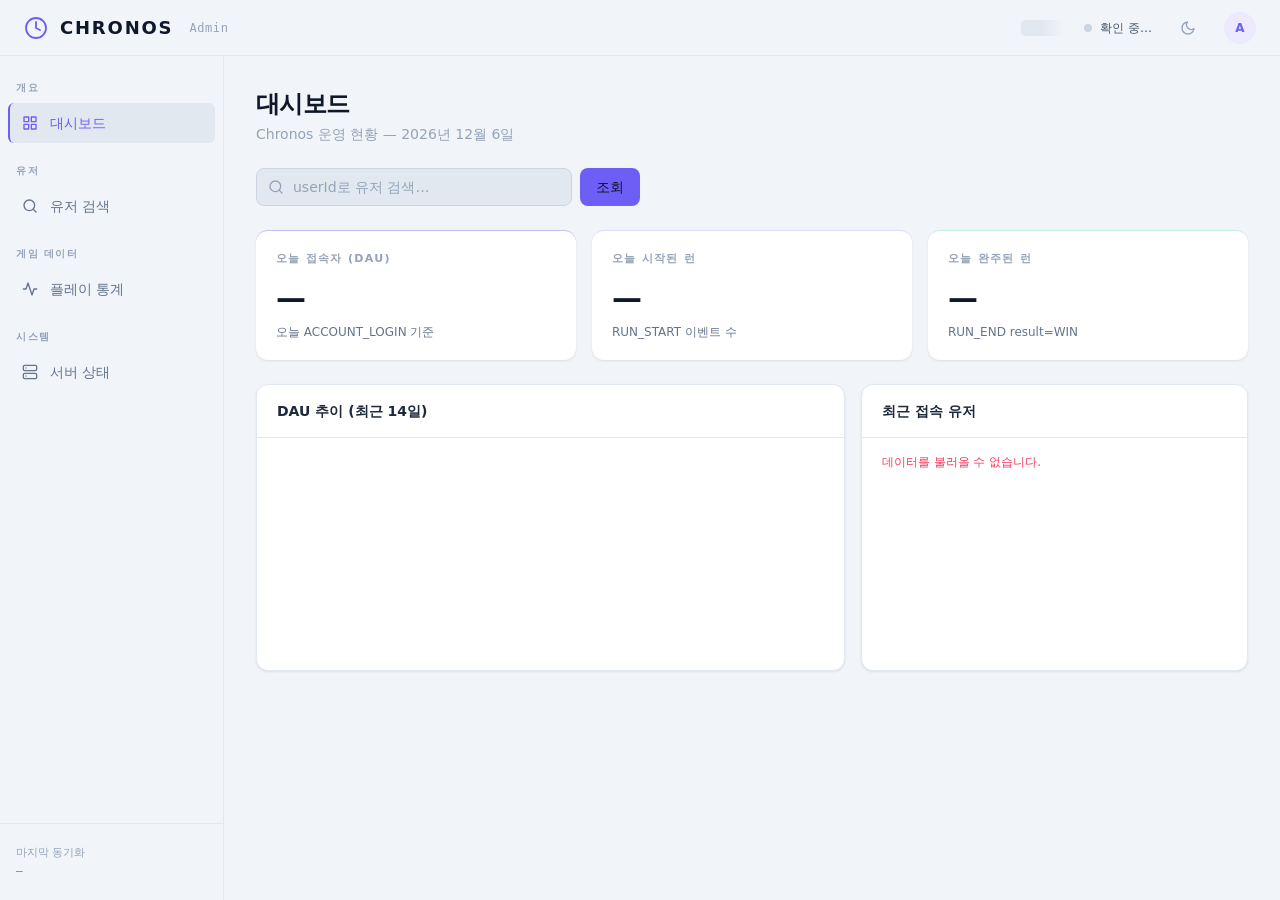
==== admin-web/index.html @ 49f819fc "chore: 프로젝트 구조 정리 및 초기 커밋" ====
<!DOCTYPE html>
<html lang="ko">
<head>
  <meta charset="UTF-8" />
  <meta name="viewport" content="width=device-width, initial-scale=1.0" />
  <title>CHRONOS — Admin</title>
  <!-- 오프라인(전시장) 대응: CDN 대신 vendor/ 로컬 번들을 쓴다. 인터넷 없이도 동작. -->
  <script src="vendor/tailwind.js"></script>
  <script src="vendor/chart.umd.min.js"></script>
  <script>
    (function () {
      const saved   = localStorage.getItem('chronos-theme');
      const sysDark = window.matchMedia('(prefers-color-scheme: dark)').matches;
      if ((saved ?? (sysDark ? 'dark' : 'light')) === 'light') {
        document.documentElement.classList.add('light');
      }
    }());
  </script>
  <script>
    tailwind.config = {
      theme: {
        extend: {
          fontFamily: {
            sans: ['"Inter"', 'system-ui', 'sans-serif'],
            mono: ['"JetBrains Mono"', 'monospace'],
          },
          colors: {
            surface: {
              900: 'rgb(var(--surface-900) / <alpha-value>)',
              800: 'rgb(var(--surface-800) / <alpha-value>)',
              700: 'rgb(var(--surface-700) / <alpha-value>)',
              600: 'rgb(var(--surface-600) / <alpha-value>)',
            },
            accent: {
              DEFAULT: 'rgb(var(--accent) / <alpha-value>)',
              dim:     'rgb(var(--accent-dim) / <alpha-value>)',
            },
            muted: 'rgb(var(--muted) / <alpha-value>)',
          },
        },
      },
    }
  </script>
  <!--
    구글 폰트 제거(오프라인). 인터넷이 없으면 어차피 못 받아오고, 받아오려다
    렌더링만 수십 초 블로킹된다. 위 tailwind.config의 system-ui / monospace
    폴백으로 대체 — Windows에선 Segoe UI / Consolas로 잡힌다.
    전시 후 폰트를 그대로 살리고 싶으면 woff2를 vendor/에 받아 @font-face로 선언할 것.
  -->
  <style>
    :root {
      --surface-900: 13 15 20;
      --surface-800: 19 22 30;
      --surface-700: 26 30 41;
      --surface-600: 34 39 55;
      --accent:      124 110 245;
      --accent-dim:  78 70 122;
      --muted:       74 80 104;
    }
    html.light {
      --surface-900: 241 245 249;
      --surface-800: 255 255 255;
      --surface-700: 226 232 240;
      --surface-600: 203 213 225;
      --accent:      109 95 245;
      --accent-dim:  237 233 255;
      --muted:       148 163 184;
    }
    body { background-color: rgb(var(--surface-900)); }
    ::-webkit-scrollbar { width: 4px; }
    ::-webkit-scrollbar-track { background: transparent; }
    ::-webkit-scrollbar-thumb { background: #2a2f45; border-radius: 9999px; }
    html.light ::-webkit-scrollbar-thumb { background: #cbd5e1; }

    .nav-item.active {
      background-color: rgb(var(--surface-700));
      color: #c4bdff;
      border-left-color: rgb(var(--accent));
    }
    .nav-item.active .nav-icon { color: rgb(var(--accent)); }
    .nav-item:not(.active):hover {
      background-color: rgb(var(--surface-800));
      color: #9198b4;
    }
    html.light body            { color: #334155; }
    html.light .text-white     { color: #0f172a; }
    html.light .text-slate-200 { color: #1e293b; }
    html.light .text-slate-300 { color: #334155; }
    html.light .text-slate-400 { color: #475569; }
    html.light .text-slate-500 { color: #64748b; }
    html.light .nav-item.active            { color: rgb(var(--accent)); }
    html.light .nav-item:not(.active):hover { color: #475569; }
    html.light .bg-surface-800 {
      box-shadow: 0 1px 3px 0 rgb(0 0 0 / 0.08), 0 1px 2px -1px rgb(0 0 0 / 0.06);
    }
    .metric-card { border-top: 1px solid; }
    .skeleton {
      display: inline-block;
      background: linear-gradient(90deg, #1a1e29 25%, #222737 50%, #1a1e29 75%);
      background-size: 200% 100%;
      animation: shimmer 1.4s infinite;
      border-radius: 4px;
      color: transparent !important;
      user-select: none;
    }
    html.light .skeleton {
      background: linear-gradient(90deg, #e2e8f0 25%, #f1f5f9 50%, #e2e8f0 75%);
      background-size: 200% 100%;
    }
    @keyframes shimmer {
      0%   { background-position: 200% 0; }
      100% { background-position: -200% 0; }
    }
    /* 기간 필터 버튼 */
    .period-btn { transition: all 0.15s; }
    .period-btn.active {
      background-color: rgb(var(--accent));
      color: #fff;
    }
    .period-btn:not(.active) {
      background-color: rgb(var(--surface-700));
      color: rgb(var(--muted));
    }
    .period-btn:not(.active):hover { color: #9198b4; }
    /* 이벤트 타입 배지 */
    .badge { display: inline-block; padding: 1px 7px; border-radius: 9999px; font-size: 10px; font-weight: 600; font-family: 'JetBrains Mono', monospace; white-space: nowrap; }
  </style>
</head>
<body class="font-sans text-slate-300 min-h-screen flex flex-col">

  <!-- ───────────── TOP BAR ───────────── -->
  <header class="fixed top-0 left-0 right-0 z-50 h-14 flex items-center px-6
                 border-b border-surface-700 bg-surface-900/90 backdrop-blur-sm">
    <div class="flex items-center gap-3">
      <svg class="w-6 h-6 text-accent flex-shrink-0" viewBox="0 0 24 24" fill="none" stroke="currentColor" stroke-width="1.8" stroke-linecap="round" stroke-linejoin="round">
        <circle cx="12" cy="12" r="10"/>
        <polyline points="12 6 12 12 16 14"/>
      </svg>
      <span class="text-lg font-semibold tracking-widest text-white uppercase">Chronos</span>
      <span class="text-xs font-mono text-muted ml-1 tracking-wider">Admin</span>
    </div>
    <div class="ml-auto flex items-center gap-5">
      <span id="server-version" class="text-xs font-mono text-muted skeleton">v0.0.0</span>
      <div class="flex items-center gap-2">
        <div id="server-status-dot" class="w-2 h-2 rounded-full bg-surface-600"></div>
        <span id="server-status-text" class="text-xs text-slate-400">확인 중…</span>
      </div>
      <button onclick="toggleTheme()" title="테마 전환"
              class="w-8 h-8 flex items-center justify-center rounded-md text-muted hover:text-slate-300 hover:bg-surface-700 transition-colors">
        <svg id="theme-icon-sun" class="w-4 h-4" viewBox="0 0 24 24" fill="none" stroke="currentColor" stroke-width="2" stroke-linecap="round" stroke-linejoin="round">
          <circle cx="12" cy="12" r="4"/>
          <path d="M12 2v2M12 20v2M4.93 4.93l1.41 1.41M17.66 17.66l1.41 1.41M2 12h2M20 12h2M4.93 19.07l1.41-1.41M17.66 6.34l1.41-1.41"/>
        </svg>
        <svg id="theme-icon-moon" class="w-4 h-4 hidden" viewBox="0 0 24 24" fill="none" stroke="currentColor" stroke-width="2" stroke-linecap="round" stroke-linejoin="round">
          <path d="M21 12.79A9 9 0 1 1 11.21 3 7 7 0 0 0 21 12.79z"/>
        </svg>
      </button>
      <div class="w-8 h-8 rounded-full bg-accent-dim flex items-center justify-center text-xs font-semibold text-accent">A</div>
    </div>
  </header>

  <div class="flex flex-1 pt-14">

    <!-- ───────────── SIDEBAR ───────────── -->
    <aside class="fixed top-14 left-0 bottom-0 w-56 flex flex-col
                  border-r border-surface-700 bg-surface-900 overflow-y-auto">

      <div class="px-4 pt-6 pb-2">
        <p class="text-[10px] font-semibold tracking-[0.15em] uppercase text-muted">개요</p>
      </div>
      <nav class="flex flex-col gap-0.5 px-2">
        <a href="#" data-page="dashboard"
           class="nav-item active flex items-center gap-3 px-3 py-2.5 rounded-md text-sm font-medium transition-colors border-l-2 border-transparent">
          <svg class="nav-icon w-4 h-4" viewBox="0 0 24 24" fill="none" stroke="currentColor" stroke-width="2" stroke-linecap="round" stroke-linejoin="round">
            <rect x="3" y="3" width="7" height="7"/><rect x="14" y="3" width="7" height="7"/>
            <rect x="3" y="14" width="7" height="7"/><rect x="14" y="14" width="7" height="7"/>
          </svg>
          대시보드
        </a>
      </nav>

      <div class="px-4 pt-5 pb-2">
        <p class="text-[10px] font-semibold tracking-[0.15em] uppercase text-muted">유저</p>
      </div>
      <nav class="flex flex-col gap-0.5 px-2">
        <a href="#" data-page="user-search"
           class="nav-item flex items-center gap-3 px-3 py-2.5 rounded-md text-sm font-medium text-slate-500 transition-colors border-l-2 border-transparent">
          <svg class="nav-icon w-4 h-4" viewBox="0 0 24 24" fill="none" stroke="currentColor" stroke-width="2" stroke-linecap="round" stroke-linejoin="round">
            <circle cx="11" cy="11" r="8"/><line x1="21" y1="21" x2="16.65" y2="16.65"/>
          </svg>
          유저 검색
        </a>
      </nav>

      <div class="px-4 pt-5 pb-2">
        <p class="text-[10px] font-semibold tracking-[0.15em] uppercase text-muted">게임 데이터</p>
      </div>
      <nav class="flex flex-col gap-0.5 px-2">
        <a href="#" data-page="play-stats"
           class="nav-item flex items-center gap-3 px-3 py-2.5 rounded-md text-sm font-medium text-slate-500 transition-colors border-l-2 border-transparent">
          <svg class="nav-icon w-4 h-4" viewBox="0 0 24 24" fill="none" stroke="currentColor" stroke-width="2" stroke-linecap="round" stroke-linejoin="round">
            <polyline points="22 12 18 12 15 21 9 3 6 12 2 12"/>
          </svg>
          플레이 통계
        </a>
      </nav>

      <div class="px-4 pt-5 pb-2">
        <p class="text-[10px] font-semibold tracking-[0.15em] uppercase text-muted">시스템</p>
      </div>
      <nav class="flex flex-col gap-0.5 px-2">
        <a href="#" data-page="server-status"
           class="nav-item flex items-center gap-3 px-3 py-2.5 rounded-md text-sm font-medium text-slate-500 transition-colors border-l-2 border-transparent">
          <svg class="nav-icon w-4 h-4" viewBox="0 0 24 24" fill="none" stroke="currentColor" stroke-width="2" stroke-linecap="round" stroke-linejoin="round">
            <rect x="2" y="2" width="20" height="8" rx="2" ry="2"/>
            <rect x="2" y="14" width="20" height="8" rx="2" ry="2"/>
            <line x1="6" y1="6" x2="6.01" y2="6"/>
            <line x1="6" y1="18" x2="6.01" y2="18"/>
          </svg>
          서버 상태
        </a>
      </nav>

      <div class="mt-auto px-4 py-5 border-t border-surface-700">
        <p class="text-[11px] text-muted leading-relaxed">
          마지막 동기화<br/>
          <span id="last-sync-time" class="font-mono text-slate-500">—</span>
        </p>
      </div>
    </aside>

    <!-- ───────────── MAIN CONTENT ───────────── -->
    <main class="ml-56 flex-1 px-8 py-8 overflow-y-auto">

      <!-- ════════════════════════════════
           PAGE: 대시보드
           ════════════════════════════════ -->
      <div id="page-dashboard">
        <div class="mb-6">
          <h1 class="text-2xl font-semibold tracking-tight text-white">대시보드</h1>
          <p class="mt-1 text-sm text-muted" id="dashboard-date">Chronos 운영 현황</p>
        </div>

        <!-- 유저 검색바 -->
        <div class="mb-6">
          <form id="search-form" class="flex gap-2 max-w-sm">
            <div class="flex-1 relative">
              <svg class="absolute left-3 top-1/2 -translate-y-1/2 w-4 h-4 text-muted pointer-events-none"
                   viewBox="0 0 24 24" fill="none" stroke="currentColor" stroke-width="2" stroke-linecap="round" stroke-linejoin="round">
                <circle cx="11" cy="11" r="8"/><line x1="21" y1="21" x2="16.65" y2="16.65"/>
              </svg>
              <input id="search-input" type="text" placeholder="userId로 유저 검색…" autocomplete="off"
                     class="w-full pl-9 pr-4 py-2 rounded-lg text-sm bg-surface-700 border border-surface-600
                            text-slate-200 placeholder-muted focus:outline-none focus:border-accent focus:ring-1 focus:ring-accent/40 transition-colors" />
            </div>
            <button type="submit"
                    class="px-4 py-2 rounded-lg text-sm font-medium bg-accent text-white hover:bg-accent/80 transition-colors">
              조회
            </button>
          </form>
        </div>

        <!-- KPI 카드 3개 -->
        <div class="grid grid-cols-1 sm:grid-cols-3 gap-4 mb-6">
          <div class="metric-card border-accent/40 bg-surface-800 rounded-xl p-5">
            <p class="text-[11px] font-semibold tracking-[0.12em] uppercase text-muted mb-3">오늘 접속자 (DAU)</p>
            <p id="kpi-dau" class="text-3xl font-bold text-white tracking-tight skeleton">000</p>
            <p class="mt-2 text-xs text-slate-500">오늘 ACCOUNT_LOGIN 기준</p>
          </div>
          <div class="metric-card border-violet-400/30 bg-surface-800 rounded-xl p-5">
            <p class="text-[11px] font-semibold tracking-[0.12em] uppercase text-muted mb-3">오늘 시작된 런</p>
            <p id="kpi-runs-started" class="text-3xl font-bold text-white tracking-tight skeleton">000</p>
            <p class="mt-2 text-xs text-slate-500">RUN_START 이벤트 수</p>
          </div>
          <div class="metric-card border-emerald-400/30 bg-surface-800 rounded-xl p-5">
            <p class="text-[11px] font-semibold tracking-[0.12em] uppercase text-muted mb-3">오늘 완주된 런</p>
            <p id="kpi-runs-cleared" class="text-3xl font-bold text-white tracking-tight skeleton">000</p>
            <p class="mt-2 text-xs text-slate-500">RUN_END result=WIN</p>
          </div>
        </div>

        <!-- DAU 차트 + 최근 유저 -->
        <div class="grid grid-cols-1 lg:grid-cols-5 gap-4">

          <!-- DAU 14일 라인 차트 -->
          <div class="lg:col-span-3 bg-surface-800 rounded-xl border border-surface-700">
            <div class="px-5 py-4 border-b border-surface-700 flex items-center justify-between">
              <h2 class="text-sm font-semibold text-slate-200">DAU 추이 (최근 14일)</h2>
            </div>
            <div class="px-5 py-4">
              <div class="relative" style="height: 200px;">
                <canvas id="dau-chart"></canvas>
              </div>
            </div>
          </div>

          <!-- 최근 접속 유저 10개 -->
          <div class="lg:col-span-2 bg-surface-800 rounded-xl border border-surface-700 flex flex-col">
            <div class="px-5 py-4 border-b border-surface-700">
              <h2 class="text-sm font-semibold text-slate-200">최근 접속 유저</h2>
            </div>
            <div id="recent-users-list" class="divide-y divide-surface-700 flex-1 overflow-y-auto">
              <div class="flex items-center gap-3 px-5 py-3.5 text-xs text-muted">
                <svg class="w-4 h-4 animate-spin text-accent flex-shrink-0" viewBox="0 0 24 24" fill="none" stroke="currentColor" stroke-width="2">
                  <path d="M12 2v4M12 18v4M4.93 4.93l2.83 2.83M16.24 16.24l2.83 2.83M2 12h4M18 12h4M4.93 19.07l2.83-2.83M16.24 7.76l2.83-2.83"/>
                </svg>
                불러오는 중…
              </div>
            </div>
          </div>
        </div>
      </div><!-- /page-dashboard -->


      <!-- ════════════════════════════════
           PAGE: 유저 검색
           ════════════════════════════════ -->
      <div id="page-user-search" class="hidden">
        <div class="mb-6">
          <h1 class="text-2xl font-semibold tracking-tight text-white">유저 검색</h1>
          <p class="mt-1 text-sm text-muted">userId로 유저를 검색하세요</p>
        </div>

        <form id="search-form-standalone" class="flex gap-2 max-w-sm mb-6">
          <div class="flex-1 relative">
            <svg class="absolute left-3 top-1/2 -translate-y-1/2 w-4 h-4 text-muted pointer-events-none"
                 viewBox="0 0 24 24" fill="none" stroke="currentColor" stroke-width="2" stroke-linecap="round" stroke-linejoin="round">
              <circle cx="11" cy="11" r="8"/><line x1="21" y1="21" x2="16.65" y2="16.65"/>
            </svg>
            <input id="search-input-standalone" type="text" placeholder="userId 입력 (예: 25)" autocomplete="off"
                   class="w-full pl-9 pr-4 py-2 rounded-lg text-sm bg-surface-700 border border-surface-600
                          text-slate-200 placeholder-muted focus:outline-none focus:border-accent focus:ring-1 focus:ring-accent/40 transition-colors" />
          </div>
          <button type="submit"
                  class="px-4 py-2 rounded-lg text-sm font-medium bg-accent text-white hover:bg-accent/80 transition-colors">
            조회
          </button>
        </form>

        <div id="search-results" class="bg-surface-800 rounded-xl border border-surface-700">
          <div class="px-5 py-8 text-center text-sm text-muted">
            userId를 입력하고 조회 버튼을 누르세요
          </div>
        </div>
      </div><!-- /page-user-search -->


      <!-- ════════════════════════════════
           PAGE: 유저 디테일
           ════════════════════════════════ -->
      <div id="page-user-detail" class="hidden">
        <div class="mb-6 flex items-center gap-3">
          <button id="back-btn"
                  class="flex items-center gap-1.5 text-sm text-muted hover:text-slate-300 transition-colors">
            <svg class="w-4 h-4" viewBox="0 0 24 24" fill="none" stroke="currentColor" stroke-width="2" stroke-linecap="round" stroke-linejoin="round">
              <polyline points="15 18 9 12 15 6"/>
            </svg>
            뒤로
          </button>
          <span class="text-muted">/</span>
          <h1 class="text-2xl font-semibold tracking-tight text-white" id="user-detail-title">유저 #—</h1>
        </div>

        <!-- 요약 카드 5개 -->
        <div class="grid grid-cols-2 sm:grid-cols-3 lg:grid-cols-5 gap-4 mb-6">
          <div class="bg-surface-800 rounded-xl border border-surface-700 p-4">
            <p class="text-[10px] font-semibold tracking-[0.12em] uppercase text-muted mb-2">총 런 수</p>
            <p id="ud-total-runs" class="text-2xl font-bold text-white skeleton">00</p>
          </div>
          <div class="bg-surface-800 rounded-xl border border-surface-700 p-4">
            <p class="text-[10px] font-semibold tracking-[0.12em] uppercase text-muted mb-2">최고 도달</p>
            <p id="ud-max-floor" class="text-2xl font-bold text-white skeleton">0-0</p>
          </div>
          <div class="bg-surface-800 rounded-xl border border-surface-700 p-4">
            <p class="text-[10px] font-semibold tracking-[0.12em] uppercase text-muted mb-2">마지막 접속</p>
            <p id="ud-last-seen" class="text-lg font-semibold text-white skeleton">——</p>
          </div>
          <div class="bg-surface-800 rounded-xl border border-surface-700 p-4">
            <p class="text-[10px] font-semibold tracking-[0.12em] uppercase text-muted mb-2">평균 런 시간</p>
            <p id="ud-avg-run-time" class="text-2xl font-bold text-white skeleton">0m</p>
          </div>
          <div class="bg-surface-800 rounded-xl border border-surface-700 p-4">
            <p class="text-[10px] font-semibold tracking-[0.12em] uppercase text-muted mb-2">완주율</p>
            <p id="ud-win-rate" class="text-2xl font-bold text-white skeleton">0%</p>
          </div>
        </div>

        <!-- 최근 이벤트 테이블 -->
        <div class="bg-surface-800 rounded-xl border border-surface-700">
          <div class="px-5 py-4 border-b border-surface-700">
            <h2 class="text-sm font-semibold text-slate-200">최근 이벤트</h2>
          </div>
          <div class="overflow-x-auto">
            <table class="w-full text-xs">
              <thead>
                <tr class="border-b border-surface-700 text-left">
                  <th class="px-5 py-3 font-semibold text-muted tracking-wide uppercase text-[10px]">시각</th>
                  <th class="px-4 py-3 font-semibold text-muted tracking-wide uppercase text-[10px]">이벤트</th>
                  <th class="px-4 py-3 font-semibold text-muted tracking-wide uppercase text-[10px]">runId</th>
                  <th class="px-4 py-3 font-semibold text-muted tracking-wide uppercase text-[10px]">층-라운드</th>
                  <th class="px-4 py-3 font-semibold text-muted tracking-wide uppercase text-[10px]">페이로드 요약</th>
                </tr>
              </thead>
              <tbody id="events-table-body" class="divide-y divide-surface-700">
                <tr>
                  <td colspan="5" class="px-5 py-6 text-center text-muted">
                    <svg class="w-4 h-4 animate-spin text-accent inline-block mr-2" viewBox="0 0 24 24" fill="none" stroke="currentColor" stroke-width="2">
                      <path d="M12 2v4M12 18v4M4.93 4.93l2.83 2.83M16.24 16.24l2.83 2.83M2 12h4M18 12h4M4.93 19.07l2.83-2.83M16.24 7.76l2.83-2.83"/>
                    </svg>
                    이벤트 로딩 중…
                  </td>
                </tr>
              </tbody>
            </table>
          </div>
          <div id="events-load-more-wrap" class="px-5 py-4 border-t border-surface-700 hidden">
            <button id="events-load-more"
                    class="text-xs text-accent hover:text-violet-300 font-medium transition-colors">
              더 보기 (50건)
            </button>
          </div>
        </div>
      </div><!-- /page-user-detail -->


      <!-- ════════════════════════════════
           PAGE: 플레이 통계
           ════════════════════════════════ -->
      <div id="page-play-stats" class="hidden">
        <div class="mb-6 flex items-center justify-between flex-wrap gap-3">
          <div>
            <h1 class="text-2xl font-semibold tracking-tight text-white">플레이 통계</h1>
            <p class="mt-1 text-sm text-muted">층별 클리어율 및 도달율 분석</p>
          </div>
          <!-- 기간 필터 -->
          <div class="flex gap-1 bg-surface-700 rounded-lg p-1">
            <button class="period-btn active px-3 py-1.5 rounded-md text-xs font-medium" data-period="today">오늘</button>
            <button class="period-btn px-3 py-1.5 rounded-md text-xs font-medium" data-period="7d">7일</button>
            <button class="period-btn px-3 py-1.5 rounded-md text-xs font-medium" data-period="30d">30일</button>
          </div>
        </div>

        <!-- 메인 차트: 층별 클리어율 곡선 -->
        <div class="bg-surface-800 rounded-xl border border-surface-700 mb-4">
          <div class="px-5 py-4 border-b border-surface-700 flex items-center gap-5">
            <h2 class="text-sm font-semibold text-slate-200">층별 클리어율 곡선</h2>
            <div class="flex items-center gap-4 text-xs text-muted">
              <span class="flex items-center gap-1.5">
                <span class="inline-block w-6 h-0.5 rounded" style="background: rgb(124 110 245)"></span>
                클리어율
              </span>
              <span class="flex items-center gap-1.5">
                <span class="inline-block w-6 h-0.5 rounded" style="background: rgb(52 211 153)"></span>
                도달율
              </span>
            </div>
          </div>
          <div class="px-5 py-4">
            <div class="relative" style="height: 280px;">
              <canvas id="floors-chart"></canvas>
            </div>
          </div>
        </div>

        <!-- 보조 테이블 -->
        <div class="bg-surface-800 rounded-xl border border-surface-700">
          <div class="px-5 py-4 border-b border-surface-700">
            <h2 class="text-sm font-semibold text-slate-200">층별 통계</h2>
          </div>
          <div class="overflow-x-auto">
            <table class="w-full text-xs">
              <thead>
                <tr class="border-b border-surface-700 text-left">
                  <th class="px-5 py-3 font-semibold text-muted tracking-wide uppercase text-[10px]">층</th>
                  <th class="px-4 py-3 font-semibold text-muted tracking-wide uppercase text-[10px] text-right">도달 런</th>
                  <th class="px-4 py-3 font-semibold text-muted tracking-wide uppercase text-[10px] text-right">클리어 런</th>
                  <th class="px-4 py-3 font-semibold text-muted tracking-wide uppercase text-[10px] text-right">클리어율</th>
                  <th class="px-4 py-3 font-semibold text-muted tracking-wide uppercase text-[10px] text-right">평균 클리어시간</th>
                  <th class="px-4 py-3 font-semibold text-muted tracking-wide uppercase text-[10px] text-right">평균 사망</th>
                </tr>
              </thead>
              <tbody id="floors-table-body" class="divide-y divide-surface-700">
                <tr>
                  <td colspan="6" class="px-5 py-6 text-center text-muted">
                    <svg class="w-4 h-4 animate-spin text-accent inline-block mr-2" viewBox="0 0 24 24" fill="none" stroke="currentColor" stroke-width="2">
                      <path d="M12 2v4M12 18v4M4.93 4.93l2.83 2.83M16.24 16.24l2.83 2.83M2 12h4M18 12h4M4.93 19.07l2.83-2.83M16.24 7.76l2.83-2.83"/>
                    </svg>
                    로딩 중…
                  </td>
                </tr>
              </tbody>
            </table>
          </div>
        </div>
      </div><!-- /page-play-stats -->


      <!-- ════════════════════════════════
           PAGE: 서버 상태
           ════════════════════════════════ -->
      <div id="page-server-status" class="hidden">
        <div class="mb-6">
          <h1 class="text-2xl font-semibold tracking-tight text-white">서버 상태</h1>
          <p class="mt-1 text-sm text-muted">백엔드 서버 헬스체크 결과</p>
        </div>

        <div class="grid grid-cols-1 sm:grid-cols-3 gap-4 mb-4">
          <!-- 상태 카드 -->
          <div class="sm:col-span-1 bg-surface-800 rounded-xl border border-surface-700 p-6 flex flex-col items-center justify-center gap-3">
            <div id="ss-dot-large" class="w-5 h-5 rounded-full bg-surface-600"></div>
            <p id="ss-status-label" class="text-lg font-bold text-white skeleton">CHECKING</p>
            <p class="text-xs text-muted text-center">서버 헬스 상태</p>
          </div>
          <!-- 버전 -->
          <div class="bg-surface-800 rounded-xl border border-surface-700 p-6">
            <p class="text-[10px] font-semibold tracking-[0.12em] uppercase text-muted mb-2">버전</p>
            <p id="ss-version" class="text-2xl font-bold font-mono text-white skeleton">v0.0.0</p>
          </div>
          <!-- 마지막 동기화 -->
          <div class="bg-surface-800 rounded-xl border border-surface-700 p-6">
            <p class="text-[10px] font-semibold tracking-[0.12em] uppercase text-muted mb-2">마지막 동기화</p>
            <p id="ss-last-sync" class="text-lg font-semibold text-white skeleton">——</p>
          </div>
        </div>

        <div class="bg-surface-800 rounded-xl border border-surface-700 p-5">
          <h2 class="text-sm font-semibold text-slate-200 mb-3">상태 코드 설명</h2>
          <div class="flex flex-col gap-2 text-xs">
            <div class="flex items-center gap-3">
              <span class="w-2 h-2 rounded-full bg-emerald-500 flex-shrink-0"></span>
              <span class="text-slate-400"><strong class="text-slate-200">HEALTHY</strong> — 모든 서비스 정상 동작</span>
            </div>
            <div class="flex items-center gap-3">
              <span class="w-2 h-2 rounded-full bg-amber-400 flex-shrink-0"></span>
              <span class="text-slate-400"><strong class="text-slate-200">DEGRADED</strong> — 일부 서비스 응답 지연 또는 오류</span>
            </div>
            <div class="flex items-center gap-3">
              <span class="w-2 h-2 rounded-full bg-rose-500 flex-shrink-0"></span>
              <span class="text-slate-400"><strong class="text-slate-200">DOWN</strong> — 서버 응답 없음</span>
            </div>
          </div>
        </div>
      </div><!-- /page-server-status -->

    </main>
  </div>

  <script src="app.js"></script>
</body>
</html>
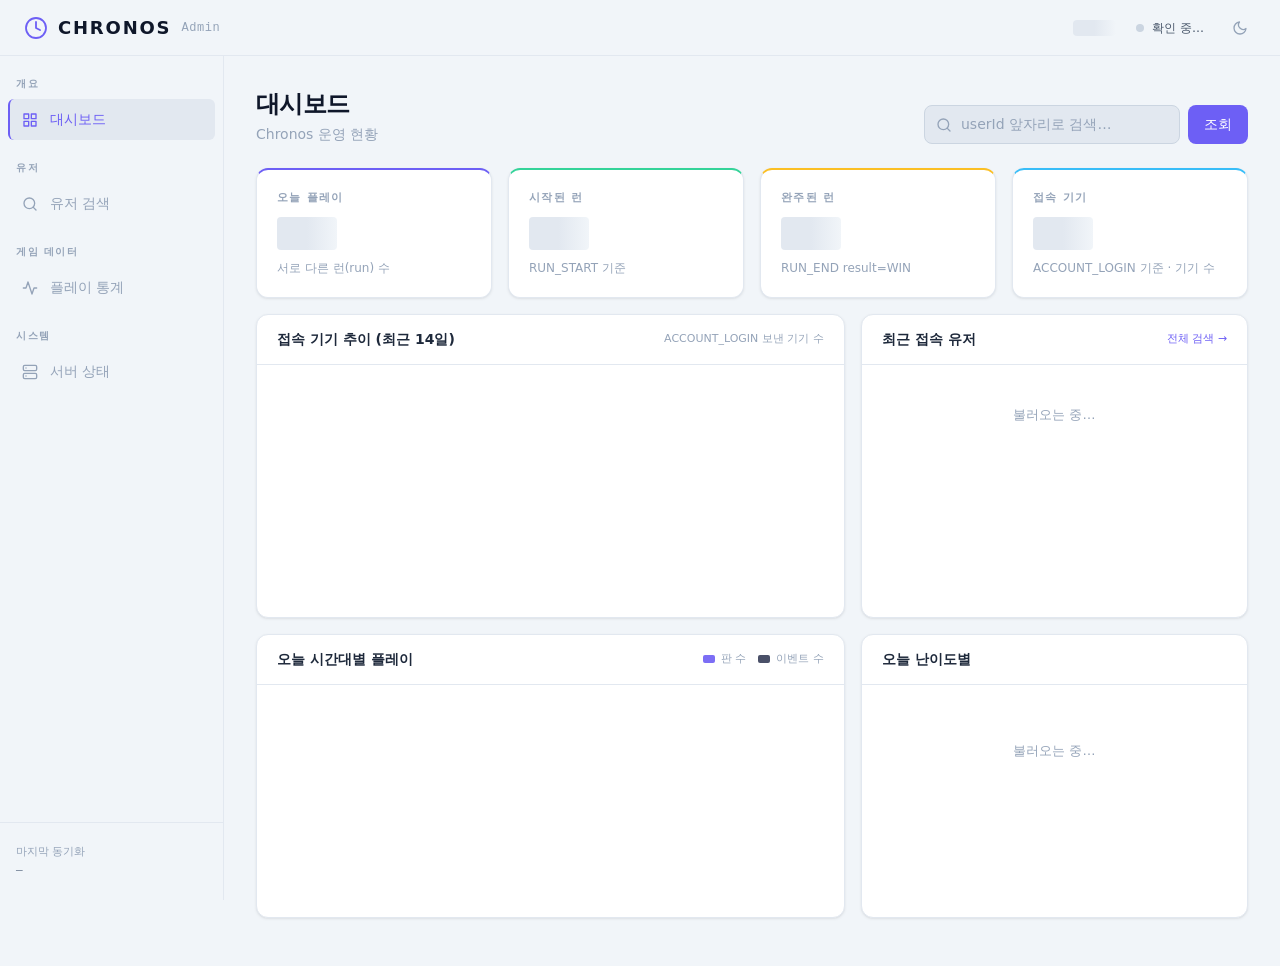
==== commit e80f85f6: "refactor: 어드민을 페이지별 파일로 분리 (뒤로가기가 사이트를 벗어나던 문제) Co-Authored-By: Claude Opus 5 <noreply@anthropic.com" ====
--- a/admin-web/index.html
+++ b/admin-web/index.html
@@ -3,548 +3,131 @@
 <head>
   <meta charset="UTF-8" />
   <meta name="viewport" content="width=device-width, initial-scale=1.0" />
-  <title>CHRONOS — Admin</title>
-  <!-- 오프라인(전시장) 대응: CDN 대신 vendor/ 로컬 번들을 쓴다. 인터넷 없이도 동작. -->
+  <title>대시보드 — CHRONOS Admin</title>
+  <!-- 오프라인 대응: CDN 대신 vendor/ 로컬 번들을 쓴다. 인터넷 없이도 동작. -->
   <script src="vendor/tailwind.js"></script>
+  <script src="assets/boot.js"></script>
   <script src="vendor/chart.umd.min.js"></script>
-  <script>
-    (function () {
-      const saved   = localStorage.getItem('chronos-theme');
-      const sysDark = window.matchMedia('(prefers-color-scheme: dark)').matches;
-      if ((saved ?? (sysDark ? 'dark' : 'light')) === 'light') {
-        document.documentElement.classList.add('light');
-      }
-    }());
-  </script>
-  <script>
-    tailwind.config = {
-      theme: {
-        extend: {
-          fontFamily: {
-            sans: ['"Inter"', 'system-ui', 'sans-serif'],
-            mono: ['"JetBrains Mono"', 'monospace'],
-          },
-          colors: {
-            surface: {
-              900: 'rgb(var(--surface-900) / <alpha-value>)',
-              800: 'rgb(var(--surface-800) / <alpha-value>)',
-              700: 'rgb(var(--surface-700) / <alpha-value>)',
-              600: 'rgb(var(--surface-600) / <alpha-value>)',
-            },
-            accent: {
-              DEFAULT: 'rgb(var(--accent) / <alpha-value>)',
-              dim:     'rgb(var(--accent-dim) / <alpha-value>)',
-            },
-            muted: 'rgb(var(--muted) / <alpha-value>)',
-          },
-        },
-      },
-    }
-  </script>
-  <!--
-    구글 폰트 제거(오프라인). 인터넷이 없으면 어차피 못 받아오고, 받아오려다
-    렌더링만 수십 초 블로킹된다. 위 tailwind.config의 system-ui / monospace
-    폴백으로 대체 — Windows에선 Segoe UI / Consolas로 잡힌다.
-    전시 후 폰트를 그대로 살리고 싶으면 woff2를 vendor/에 받아 @font-face로 선언할 것.
-  -->
-  <style>
-    :root {
-      --surface-900: 13 15 20;
-      --surface-800: 19 22 30;
-      --surface-700: 26 30 41;
-      --surface-600: 34 39 55;
-      --accent:      124 110 245;
-      --accent-dim:  78 70 122;
-      --muted:       74 80 104;
-    }
-    html.light {
-      --surface-900: 241 245 249;
-      --surface-800: 255 255 255;
-      --surface-700: 226 232 240;
-      --surface-600: 203 213 225;
-      --accent:      109 95 245;
-      --accent-dim:  237 233 255;
-      --muted:       148 163 184;
-    }
-    body { background-color: rgb(var(--surface-900)); }
-    ::-webkit-scrollbar { width: 4px; }
-    ::-webkit-scrollbar-track { background: transparent; }
-    ::-webkit-scrollbar-thumb { background: #2a2f45; border-radius: 9999px; }
-    html.light ::-webkit-scrollbar-thumb { background: #cbd5e1; }
+  <link rel="stylesheet" href="assets/app.css" />
+</head>
+<body data-page="dashboard" class="font-sans text-slate-300 min-h-screen">
 
-    .nav-item.active {
-      background-color: rgb(var(--surface-700));
-      color: #c4bdff;
-      border-left-color: rgb(var(--accent));
-    }
-    .nav-item.active .nav-icon { color: rgb(var(--accent)); }
-    .nav-item:not(.active):hover {
-      background-color: rgb(var(--surface-800));
-      color: #9198b4;
-    }
-    html.light body            { color: #334155; }
-    html.light .text-white     { color: #0f172a; }
-    html.light .text-slate-200 { color: #1e293b; }
-    html.light .text-slate-300 { color: #334155; }
-    html.light .text-slate-400 { color: #475569; }
-    html.light .text-slate-500 { color: #64748b; }
-    html.light .nav-item.active            { color: rgb(var(--accent)); }
-    html.light .nav-item:not(.active):hover { color: #475569; }
-    html.light .bg-surface-800 {
-      box-shadow: 0 1px 3px 0 rgb(0 0 0 / 0.08), 0 1px 2px -1px rgb(0 0 0 / 0.06);
-    }
-    .metric-card { border-top: 1px solid; }
-    .skeleton {
-      display: inline-block;
-      background: linear-gradient(90deg, #1a1e29 25%, #222737 50%, #1a1e29 75%);
-      background-size: 200% 100%;
-      animation: shimmer 1.4s infinite;
-      border-radius: 4px;
-      color: transparent !important;
-      user-select: none;
-    }
-    html.light .skeleton {
-      background: linear-gradient(90deg, #e2e8f0 25%, #f1f5f9 50%, #e2e8f0 75%);
-      background-size: 200% 100%;
-    }
-    @keyframes shimmer {
-      0%   { background-position: 200% 0; }
-      100% { background-position: -200% 0; }
-    }
-    /* 기간 필터 버튼 */
-    .period-btn { transition: all 0.15s; }
-    .period-btn.active {
-      background-color: rgb(var(--accent));
-      color: #fff;
-    }
-    .period-btn:not(.active) {
-      background-color: rgb(var(--surface-700));
-      color: rgb(var(--muted));
-    }
-    .period-btn:not(.active):hover { color: #9198b4; }
-    /* 이벤트 타입 배지 */
-    .badge { display: inline-block; padding: 1px 7px; border-radius: 9999px; font-size: 10px; font-weight: 600; font-family: 'JetBrains Mono', monospace; white-space: nowrap; }
-  </style>
-</head>
-<body class="font-sans text-slate-300 min-h-screen flex flex-col">
+<main class="app-main">
 
-  <!-- ───────────── TOP BAR ───────────── -->
-  <header class="fixed top-0 left-0 right-0 z-50 h-14 flex items-center px-6
-                 border-b border-surface-700 bg-surface-900/90 backdrop-blur-sm">
-    <div class="flex items-center gap-3">
-      <svg class="w-6 h-6 text-accent flex-shrink-0" viewBox="0 0 24 24" fill="none" stroke="currentColor" stroke-width="1.8" stroke-linecap="round" stroke-linejoin="round">
-        <circle cx="12" cy="12" r="10"/>
-        <polyline points="12 6 12 12 16 14"/>
-      </svg>
-      <span class="text-lg font-semibold tracking-widest text-white uppercase">Chronos</span>
-      <span class="text-xs font-mono text-muted ml-1 tracking-wider">Admin</span>
+  <div class="mb-6 flex items-end justify-between gap-4 flex-wrap">
+    <div>
+      <h1 class="text-2xl font-semibold tracking-tight text-white">대시보드</h1>
+      <p class="mt-1 text-sm text-muted" id="dashboard-date">Chronos 운영 현황</p>
     </div>
-    <div class="ml-auto flex items-center gap-5">
-      <span id="server-version" class="text-xs font-mono text-muted skeleton">v0.0.0</span>
-      <div class="flex items-center gap-2">
-        <div id="server-status-dot" class="w-2 h-2 rounded-full bg-surface-600"></div>
-        <span id="server-status-text" class="text-xs text-slate-400">확인 중…</span>
+    <!--
+      검색은 평범한 GET 폼이다. 자바스크립트 없이 users.html?q=... 로 넘어가므로
+      결과 화면이 그대로 북마크·새로고침·뒤로가기 대상이 된다.
+    -->
+    <form action="users.html" method="get" class="flex gap-2 w-full sm:w-auto">
+      <div class="relative flex-1 sm:w-64">
+        <svg class="absolute left-3 top-1/2 -translate-y-1/2 w-4 h-4 text-muted pointer-events-none"
+             viewBox="0 0 24 24" fill="none" stroke="currentColor" stroke-width="2" stroke-linecap="round" stroke-linejoin="round">
+          <circle cx="11" cy="11" r="8"/><line x1="21" y1="21" x2="16.65" y2="16.65"/>
+        </svg>
+        <input type="text" name="q" class="input" placeholder="userId 앞자리로 검색…" autocomplete="off" />
       </div>
-      <button onclick="toggleTheme()" title="테마 전환"
-              class="w-8 h-8 flex items-center justify-center rounded-md text-muted hover:text-slate-300 hover:bg-surface-700 transition-colors">
-        <svg id="theme-icon-sun" class="w-4 h-4" viewBox="0 0 24 24" fill="none" stroke="currentColor" stroke-width="2" stroke-linecap="round" stroke-linejoin="round">
-          <circle cx="12" cy="12" r="4"/>
-          <path d="M12 2v2M12 20v2M4.93 4.93l1.41 1.41M17.66 17.66l1.41 1.41M2 12h2M20 12h2M4.93 19.07l1.41-1.41M17.66 6.34l1.41-1.41"/>
-        </svg>
-        <svg id="theme-icon-moon" class="w-4 h-4 hidden" viewBox="0 0 24 24" fill="none" stroke="currentColor" stroke-width="2" stroke-linecap="round" stroke-linejoin="round">
-          <path d="M21 12.79A9 9 0 1 1 11.21 3 7 7 0 0 0 21 12.79z"/>
-        </svg>
-      </button>
-      <div class="w-8 h-8 rounded-full bg-accent-dim flex items-center justify-center text-xs font-semibold text-accent">A</div>
-    </div>
-  </header>
-
-  <div class="flex flex-1 pt-14">
-
-    <!-- ───────────── SIDEBAR ───────────── -->
-    <aside class="fixed top-14 left-0 bottom-0 w-56 flex flex-col
-                  border-r border-surface-700 bg-surface-900 overflow-y-auto">
-
-      <div class="px-4 pt-6 pb-2">
-        <p class="text-[10px] font-semibold tracking-[0.15em] uppercase text-muted">개요</p>
-      </div>
-      <nav class="flex flex-col gap-0.5 px-2">
-        <a href="#" data-page="dashboard"
-           class="nav-item active flex items-center gap-3 px-3 py-2.5 rounded-md text-sm font-medium transition-colors border-l-2 border-transparent">
-          <svg class="nav-icon w-4 h-4" viewBox="0 0 24 24" fill="none" stroke="currentColor" stroke-width="2" stroke-linecap="round" stroke-linejoin="round">
-            <rect x="3" y="3" width="7" height="7"/><rect x="14" y="3" width="7" height="7"/>
-            <rect x="3" y="14" width="7" height="7"/><rect x="14" y="14" width="7" height="7"/>
-          </svg>
-          대시보드
-        </a>
-      </nav>
-
-      <div class="px-4 pt-5 pb-2">
-        <p class="text-[10px] font-semibold tracking-[0.15em] uppercase text-muted">유저</p>
-      </div>
-      <nav class="flex flex-col gap-0.5 px-2">
-        <a href="#" data-page="user-search"
-           class="nav-item flex items-center gap-3 px-3 py-2.5 rounded-md text-sm font-medium text-slate-500 transition-colors border-l-2 border-transparent">
-          <svg class="nav-icon w-4 h-4" viewBox="0 0 24 24" fill="none" stroke="currentColor" stroke-width="2" stroke-linecap="round" stroke-linejoin="round">
-            <circle cx="11" cy="11" r="8"/><line x1="21" y1="21" x2="16.65" y2="16.65"/>
-          </svg>
-          유저 검색
-        </a>
-      </nav>
-
-      <div class="px-4 pt-5 pb-2">
-        <p class="text-[10px] font-semibold tracking-[0.15em] uppercase text-muted">게임 데이터</p>
-      </div>
-      <nav class="flex flex-col gap-0.5 px-2">
-        <a href="#" data-page="play-stats"
-           class="nav-item flex items-center gap-3 px-3 py-2.5 rounded-md text-sm font-medium text-slate-500 transition-colors border-l-2 border-transparent">
-          <svg class="nav-icon w-4 h-4" viewBox="0 0 24 24" fill="none" stroke="currentColor" stroke-width="2" stroke-linecap="round" stroke-linejoin="round">
-            <polyline points="22 12 18 12 15 21 9 3 6 12 2 12"/>
-          </svg>
-          플레이 통계
-        </a>
-      </nav>
-
-      <div class="px-4 pt-5 pb-2">
-        <p class="text-[10px] font-semibold tracking-[0.15em] uppercase text-muted">시스템</p>
-      </div>
-      <nav class="flex flex-col gap-0.5 px-2">
-        <a href="#" data-page="server-status"
-           class="nav-item flex items-center gap-3 px-3 py-2.5 rounded-md text-sm font-medium text-slate-500 transition-colors border-l-2 border-transparent">
-          <svg class="nav-icon w-4 h-4" viewBox="0 0 24 24" fill="none" stroke="currentColor" stroke-width="2" stroke-linecap="round" stroke-linejoin="round">
-            <rect x="2" y="2" width="20" height="8" rx="2" ry="2"/>
-            <rect x="2" y="14" width="20" height="8" rx="2" ry="2"/>
-            <line x1="6" y1="6" x2="6.01" y2="6"/>
-            <line x1="6" y1="18" x2="6.01" y2="18"/>
-          </svg>
-          서버 상태
-        </a>
-      </nav>
-
-      <div class="mt-auto px-4 py-5 border-t border-surface-700">
-        <p class="text-[11px] text-muted leading-relaxed">
-          마지막 동기화<br/>
-          <span id="last-sync-time" class="font-mono text-slate-500">—</span>
-        </p>
-      </div>
-    </aside>
-
-    <!-- ───────────── MAIN CONTENT ───────────── -->
-    <main class="ml-56 flex-1 px-8 py-8 overflow-y-auto">
-
-      <!-- ════════════════════════════════
-           PAGE: 대시보드
-           ════════════════════════════════ -->
-      <div id="page-dashboard">
-        <div class="mb-6">
-          <h1 class="text-2xl font-semibold tracking-tight text-white">대시보드</h1>
-          <p class="mt-1 text-sm text-muted" id="dashboard-date">Chronos 운영 현황</p>
-        </div>
-
-        <!-- 유저 검색바 -->
-        <div class="mb-6">
-          <form id="search-form" class="flex gap-2 max-w-sm">
-            <div class="flex-1 relative">
-              <svg class="absolute left-3 top-1/2 -translate-y-1/2 w-4 h-4 text-muted pointer-events-none"
-                   viewBox="0 0 24 24" fill="none" stroke="currentColor" stroke-width="2" stroke-linecap="round" stroke-linejoin="round">
-                <circle cx="11" cy="11" r="8"/><line x1="21" y1="21" x2="16.65" y2="16.65"/>
-              </svg>
-              <input id="search-input" type="text" placeholder="userId로 유저 검색…" autocomplete="off"
-                     class="w-full pl-9 pr-4 py-2 rounded-lg text-sm bg-surface-700 border border-surface-600
-                            text-slate-200 placeholder-muted focus:outline-none focus:border-accent focus:ring-1 focus:ring-accent/40 transition-colors" />
-            </div>
-            <button type="submit"
-                    class="px-4 py-2 rounded-lg text-sm font-medium bg-accent text-white hover:bg-accent/80 transition-colors">
-              조회
-            </button>
-          </form>
-        </div>
-
-        <!-- KPI 카드 3개 -->
-        <div class="grid grid-cols-1 sm:grid-cols-3 gap-4 mb-6">
-          <div class="metric-card border-accent/40 bg-surface-800 rounded-xl p-5">
-            <p class="text-[11px] font-semibold tracking-[0.12em] uppercase text-muted mb-3">오늘 접속자 (DAU)</p>
-            <p id="kpi-dau" class="text-3xl font-bold text-white tracking-tight skeleton">000</p>
-            <p class="mt-2 text-xs text-slate-500">오늘 ACCOUNT_LOGIN 기준</p>
-          </div>
-          <div class="metric-card border-violet-400/30 bg-surface-800 rounded-xl p-5">
-            <p class="text-[11px] font-semibold tracking-[0.12em] uppercase text-muted mb-3">오늘 시작된 런</p>
-            <p id="kpi-runs-started" class="text-3xl font-bold text-white tracking-tight skeleton">000</p>
-            <p class="mt-2 text-xs text-slate-500">RUN_START 이벤트 수</p>
-          </div>
-          <div class="metric-card border-emerald-400/30 bg-surface-800 rounded-xl p-5">
-            <p class="text-[11px] font-semibold tracking-[0.12em] uppercase text-muted mb-3">오늘 완주된 런</p>
-            <p id="kpi-runs-cleared" class="text-3xl font-bold text-white tracking-tight skeleton">000</p>
-            <p class="mt-2 text-xs text-slate-500">RUN_END result=WIN</p>
-          </div>
-        </div>
-
-        <!-- DAU 차트 + 최근 유저 -->
-        <div class="grid grid-cols-1 lg:grid-cols-5 gap-4">
-
-          <!-- DAU 14일 라인 차트 -->
-          <div class="lg:col-span-3 bg-surface-800 rounded-xl border border-surface-700">
-            <div class="px-5 py-4 border-b border-surface-700 flex items-center justify-between">
-              <h2 class="text-sm font-semibold text-slate-200">DAU 추이 (최근 14일)</h2>
-            </div>
-            <div class="px-5 py-4">
-              <div class="relative" style="height: 200px;">
-                <canvas id="dau-chart"></canvas>
-              </div>
-            </div>
-          </div>
-
-          <!-- 최근 접속 유저 10개 -->
-          <div class="lg:col-span-2 bg-surface-800 rounded-xl border border-surface-700 flex flex-col">
-            <div class="px-5 py-4 border-b border-surface-700">
-              <h2 class="text-sm font-semibold text-slate-200">최근 접속 유저</h2>
-            </div>
-            <div id="recent-users-list" class="divide-y divide-surface-700 flex-1 overflow-y-auto">
-              <div class="flex items-center gap-3 px-5 py-3.5 text-xs text-muted">
-                <svg class="w-4 h-4 animate-spin text-accent flex-shrink-0" viewBox="0 0 24 24" fill="none" stroke="currentColor" stroke-width="2">
-                  <path d="M12 2v4M12 18v4M4.93 4.93l2.83 2.83M16.24 16.24l2.83 2.83M2 12h4M18 12h4M4.93 19.07l2.83-2.83M16.24 7.76l2.83-2.83"/>
-                </svg>
-                불러오는 중…
-              </div>
-            </div>
-          </div>
-        </div>
-      </div><!-- /page-dashboard -->
-
-
-      <!-- ════════════════════════════════
-           PAGE: 유저 검색
-           ════════════════════════════════ -->
-      <div id="page-user-search" class="hidden">
-        <div class="mb-6">
-          <h1 class="text-2xl font-semibold tracking-tight text-white">유저 검색</h1>
-          <p class="mt-1 text-sm text-muted">userId로 유저를 검색하세요</p>
-        </div>
-
-        <form id="search-form-standalone" class="flex gap-2 max-w-sm mb-6">
-          <div class="flex-1 relative">
-            <svg class="absolute left-3 top-1/2 -translate-y-1/2 w-4 h-4 text-muted pointer-events-none"
-                 viewBox="0 0 24 24" fill="none" stroke="currentColor" stroke-width="2" stroke-linecap="round" stroke-linejoin="round">
-              <circle cx="11" cy="11" r="8"/><line x1="21" y1="21" x2="16.65" y2="16.65"/>
-            </svg>
-            <input id="search-input-standalone" type="text" placeholder="userId 입력 (예: 25)" autocomplete="off"
-                   class="w-full pl-9 pr-4 py-2 rounded-lg text-sm bg-surface-700 border border-surface-600
-                          text-slate-200 placeholder-muted focus:outline-none focus:border-accent focus:ring-1 focus:ring-accent/40 transition-colors" />
-          </div>
-          <button type="submit"
-                  class="px-4 py-2 rounded-lg text-sm font-medium bg-accent text-white hover:bg-accent/80 transition-colors">
-            조회
-          </button>
-        </form>
-
-        <div id="search-results" class="bg-surface-800 rounded-xl border border-surface-700">
-          <div class="px-5 py-8 text-center text-sm text-muted">
-            userId를 입력하고 조회 버튼을 누르세요
-          </div>
-        </div>
-      </div><!-- /page-user-search -->
-
-
-      <!-- ════════════════════════════════
-           PAGE: 유저 디테일
-           ════════════════════════════════ -->
-      <div id="page-user-detail" class="hidden">
-        <div class="mb-6 flex items-center gap-3">
-          <button id="back-btn"
-                  class="flex items-center gap-1.5 text-sm text-muted hover:text-slate-300 transition-colors">
-            <svg class="w-4 h-4" viewBox="0 0 24 24" fill="none" stroke="currentColor" stroke-width="2" stroke-linecap="round" stroke-linejoin="round">
-              <polyline points="15 18 9 12 15 6"/>
-            </svg>
-            뒤로
-          </button>
-          <span class="text-muted">/</span>
-          <h1 class="text-2xl font-semibold tracking-tight text-white" id="user-detail-title">유저 #—</h1>
-        </div>
-
-        <!-- 요약 카드 5개 -->
-        <div class="grid grid-cols-2 sm:grid-cols-3 lg:grid-cols-5 gap-4 mb-6">
-          <div class="bg-surface-800 rounded-xl border border-surface-700 p-4">
-            <p class="text-[10px] font-semibold tracking-[0.12em] uppercase text-muted mb-2">총 런 수</p>
-            <p id="ud-total-runs" class="text-2xl font-bold text-white skeleton">00</p>
-          </div>
-          <div class="bg-surface-800 rounded-xl border border-surface-700 p-4">
-            <p class="text-[10px] font-semibold tracking-[0.12em] uppercase text-muted mb-2">최고 도달</p>
-            <p id="ud-max-floor" class="text-2xl font-bold text-white skeleton">0-0</p>
-          </div>
-          <div class="bg-surface-800 rounded-xl border border-surface-700 p-4">
-            <p class="text-[10px] font-semibold tracking-[0.12em] uppercase text-muted mb-2">마지막 접속</p>
-            <p id="ud-last-seen" class="text-lg font-semibold text-white skeleton">——</p>
-          </div>
-          <div class="bg-surface-800 rounded-xl border border-surface-700 p-4">
-            <p class="text-[10px] font-semibold tracking-[0.12em] uppercase text-muted mb-2">평균 런 시간</p>
-            <p id="ud-avg-run-time" class="text-2xl font-bold text-white skeleton">0m</p>
-          </div>
-          <div class="bg-surface-800 rounded-xl border border-surface-700 p-4">
-            <p class="text-[10px] font-semibold tracking-[0.12em] uppercase text-muted mb-2">완주율</p>
-            <p id="ud-win-rate" class="text-2xl font-bold text-white skeleton">0%</p>
-          </div>
-        </div>
-
-        <!-- 최근 이벤트 테이블 -->
-        <div class="bg-surface-800 rounded-xl border border-surface-700">
-          <div class="px-5 py-4 border-b border-surface-700">
-            <h2 class="text-sm font-semibold text-slate-200">최근 이벤트</h2>
-          </div>
-          <div class="overflow-x-auto">
-            <table class="w-full text-xs">
-              <thead>
-                <tr class="border-b border-surface-700 text-left">
-                  <th class="px-5 py-3 font-semibold text-muted tracking-wide uppercase text-[10px]">시각</th>
-                  <th class="px-4 py-3 font-semibold text-muted tracking-wide uppercase text-[10px]">이벤트</th>
-                  <th class="px-4 py-3 font-semibold text-muted tracking-wide uppercase text-[10px]">runId</th>
-                  <th class="px-4 py-3 font-semibold text-muted tracking-wide uppercase text-[10px]">층-라운드</th>
-                  <th class="px-4 py-3 font-semibold text-muted tracking-wide uppercase text-[10px]">페이로드 요약</th>
-                </tr>
-              </thead>
-              <tbody id="events-table-body" class="divide-y divide-surface-700">
-                <tr>
-                  <td colspan="5" class="px-5 py-6 text-center text-muted">
-                    <svg class="w-4 h-4 animate-spin text-accent inline-block mr-2" viewBox="0 0 24 24" fill="none" stroke="currentColor" stroke-width="2">
-                      <path d="M12 2v4M12 18v4M4.93 4.93l2.83 2.83M16.24 16.24l2.83 2.83M2 12h4M18 12h4M4.93 19.07l2.83-2.83M16.24 7.76l2.83-2.83"/>
-                    </svg>
-                    이벤트 로딩 중…
-                  </td>
-                </tr>
-              </tbody>
-            </table>
-          </div>
-          <div id="events-load-more-wrap" class="px-5 py-4 border-t border-surface-700 hidden">
-            <button id="events-load-more"
-                    class="text-xs text-accent hover:text-violet-300 font-medium transition-colors">
-              더 보기 (50건)
-            </button>
-          </div>
-        </div>
-      </div><!-- /page-user-detail -->
-
-
-      <!-- ════════════════════════════════
-           PAGE: 플레이 통계
-           ════════════════════════════════ -->
-      <div id="page-play-stats" class="hidden">
-        <div class="mb-6 flex items-center justify-between flex-wrap gap-3">
-          <div>
-            <h1 class="text-2xl font-semibold tracking-tight text-white">플레이 통계</h1>
-            <p class="mt-1 text-sm text-muted">층별 클리어율 및 도달율 분석</p>
-          </div>
-          <!-- 기간 필터 -->
-          <div class="flex gap-1 bg-surface-700 rounded-lg p-1">
-            <button class="period-btn active px-3 py-1.5 rounded-md text-xs font-medium" data-period="today">오늘</button>
-            <button class="period-btn px-3 py-1.5 rounded-md text-xs font-medium" data-period="7d">7일</button>
-            <button class="period-btn px-3 py-1.5 rounded-md text-xs font-medium" data-period="30d">30일</button>
-          </div>
-        </div>
-
-        <!-- 메인 차트: 층별 클리어율 곡선 -->
-        <div class="bg-surface-800 rounded-xl border border-surface-700 mb-4">
-          <div class="px-5 py-4 border-b border-surface-700 flex items-center gap-5">
-            <h2 class="text-sm font-semibold text-slate-200">층별 클리어율 곡선</h2>
-            <div class="flex items-center gap-4 text-xs text-muted">
-              <span class="flex items-center gap-1.5">
-                <span class="inline-block w-6 h-0.5 rounded" style="background: rgb(124 110 245)"></span>
-                클리어율
-              </span>
-              <span class="flex items-center gap-1.5">
-                <span class="inline-block w-6 h-0.5 rounded" style="background: rgb(52 211 153)"></span>
-                도달율
-              </span>
-            </div>
-          </div>
-          <div class="px-5 py-4">
-            <div class="relative" style="height: 280px;">
-              <canvas id="floors-chart"></canvas>
-            </div>
-          </div>
-        </div>
-
-        <!-- 보조 테이블 -->
-        <div class="bg-surface-800 rounded-xl border border-surface-700">
-          <div class="px-5 py-4 border-b border-surface-700">
-            <h2 class="text-sm font-semibold text-slate-200">층별 통계</h2>
-          </div>
-          <div class="overflow-x-auto">
-            <table class="w-full text-xs">
-              <thead>
-                <tr class="border-b border-surface-700 text-left">
-                  <th class="px-5 py-3 font-semibold text-muted tracking-wide uppercase text-[10px]">층</th>
-                  <th class="px-4 py-3 font-semibold text-muted tracking-wide uppercase text-[10px] text-right">도달 런</th>
-                  <th class="px-4 py-3 font-semibold text-muted tracking-wide uppercase text-[10px] text-right">클리어 런</th>
-                  <th class="px-4 py-3 font-semibold text-muted tracking-wide uppercase text-[10px] text-right">클리어율</th>
-                  <th class="px-4 py-3 font-semibold text-muted tracking-wide uppercase text-[10px] text-right">평균 클리어시간</th>
-                  <th class="px-4 py-3 font-semibold text-muted tracking-wide uppercase text-[10px] text-right">평균 사망</th>
-                </tr>
-              </thead>
-              <tbody id="floors-table-body" class="divide-y divide-surface-700">
-                <tr>
-                  <td colspan="6" class="px-5 py-6 text-center text-muted">
-                    <svg class="w-4 h-4 animate-spin text-accent inline-block mr-2" viewBox="0 0 24 24" fill="none" stroke="currentColor" stroke-width="2">
-                      <path d="M12 2v4M12 18v4M4.93 4.93l2.83 2.83M16.24 16.24l2.83 2.83M2 12h4M18 12h4M4.93 19.07l2.83-2.83M16.24 7.76l2.83-2.83"/>
-                    </svg>
-                    로딩 중…
-                  </td>
-                </tr>
-              </tbody>
-            </table>
-          </div>
-        </div>
-      </div><!-- /page-play-stats -->
-
-
-      <!-- ════════════════════════════════
-           PAGE: 서버 상태
-           ════════════════════════════════ -->
-      <div id="page-server-status" class="hidden">
-        <div class="mb-6">
-          <h1 class="text-2xl font-semibold tracking-tight text-white">서버 상태</h1>
-          <p class="mt-1 text-sm text-muted">백엔드 서버 헬스체크 결과</p>
-        </div>
-
-        <div class="grid grid-cols-1 sm:grid-cols-3 gap-4 mb-4">
-          <!-- 상태 카드 -->
-          <div class="sm:col-span-1 bg-surface-800 rounded-xl border border-surface-700 p-6 flex flex-col items-center justify-center gap-3">
-            <div id="ss-dot-large" class="w-5 h-5 rounded-full bg-surface-600"></div>
-            <p id="ss-status-label" class="text-lg font-bold text-white skeleton">CHECKING</p>
-            <p class="text-xs text-muted text-center">서버 헬스 상태</p>
-          </div>
-          <!-- 버전 -->
-          <div class="bg-surface-800 rounded-xl border border-surface-700 p-6">
-            <p class="text-[10px] font-semibold tracking-[0.12em] uppercase text-muted mb-2">버전</p>
-            <p id="ss-version" class="text-2xl font-bold font-mono text-white skeleton">v0.0.0</p>
-          </div>
-          <!-- 마지막 동기화 -->
-          <div class="bg-surface-800 rounded-xl border border-surface-700 p-6">
-            <p class="text-[10px] font-semibold tracking-[0.12em] uppercase text-muted mb-2">마지막 동기화</p>
-            <p id="ss-last-sync" class="text-lg font-semibold text-white skeleton">——</p>
-          </div>
-        </div>
-
-        <div class="bg-surface-800 rounded-xl border border-surface-700 p-5">
-          <h2 class="text-sm font-semibold text-slate-200 mb-3">상태 코드 설명</h2>
-          <div class="flex flex-col gap-2 text-xs">
-            <div class="flex items-center gap-3">
-              <span class="w-2 h-2 rounded-full bg-emerald-500 flex-shrink-0"></span>
-              <span class="text-slate-400"><strong class="text-slate-200">HEALTHY</strong> — 모든 서비스 정상 동작</span>
-            </div>
-            <div class="flex items-center gap-3">
-              <span class="w-2 h-2 rounded-full bg-amber-400 flex-shrink-0"></span>
-              <span class="text-slate-400"><strong class="text-slate-200">DEGRADED</strong> — 일부 서비스 응답 지연 또는 오류</span>
-            </div>
-            <div class="flex items-center gap-3">
-              <span class="w-2 h-2 rounded-full bg-rose-500 flex-shrink-0"></span>
-              <span class="text-slate-400"><strong class="text-slate-200">DOWN</strong> — 서버 응답 없음</span>
-            </div>
-          </div>
-        </div>
-      </div><!-- /page-server-status -->
-
-    </main>
+      <button type="submit" class="btn-primary flex-shrink-0">조회</button>
+    </form>
   </div>
 
-  <script src="app.js"></script>
+  <!-- 오늘 데이터가 하나도 없을 때만 뜬다 -->
+  <div id="today-empty-notice" class="hidden card mb-4 px-5 py-3 flex items-center gap-3 text-sm">
+    <svg class="w-4 h-4 flex-shrink-0 text-amber-400" viewBox="0 0 24 24" fill="none" stroke="currentColor" stroke-width="2" stroke-linecap="round" stroke-linejoin="round">
+      <circle cx="12" cy="12" r="10"/><line x1="12" y1="8" x2="12" y2="12"/><line x1="12" y1="16" x2="12.01" y2="16"/>
+    </svg>
+    <span class="text-slate-400">오늘 수집된 이벤트가 없습니다. 아래 지표는 모두 0이며, 과거 데이터는 <a href="stats.html" class="underline" style="color: rgb(var(--accent))">플레이 통계</a>에서 볼 수 있습니다.</span>
+  </div>
+
+  <!-- ───────── KPI ───────── -->
+  <div class="grid grid-cols-2 lg:grid-cols-4 gap-4 mb-4">
+    <div class="card kpi" style="border-top-color: rgb(var(--accent))">
+      <p class="kpi-label">오늘 플레이</p>
+      <p id="kpi-plays" class="kpi-value text-white skeleton">000</p>
+      <p class="kpi-sub">서로 다른 런(run) 수</p>
+    </div>
+    <div class="card kpi" style="border-top-color: rgb(52 211 153)">
+      <p class="kpi-label">시작된 런</p>
+      <p id="kpi-runs-started" class="kpi-value text-white skeleton">000</p>
+      <p class="kpi-sub">RUN_START 기준</p>
+    </div>
+    <div class="card kpi" style="border-top-color: rgb(251 191 36)">
+      <p class="kpi-label">완주된 런</p>
+      <p id="kpi-runs-cleared" class="kpi-value text-white skeleton">000</p>
+      <p class="kpi-sub" id="kpi-clear-rate">RUN_END result=WIN</p>
+    </div>
+    <div class="card kpi" style="border-top-color: rgb(56 189 248)">
+      <p class="kpi-label">접속 기기</p>
+      <p id="kpi-dau" class="kpi-value text-white skeleton">000</p>
+      <!-- userId는 사람이 아니라 설치(기기) 식별자다 — client-log-spec 4장 -->
+      <p class="kpi-sub" title="userId는 사람이 아니라 기기 단위 식별자입니다">ACCOUNT_LOGIN 기준 · 기기 수</p>
+    </div>
+  </div>
+
+  <!-- ───────── DAU 추이 + 최근 접속 유저 ───────── -->
+  <div class="grid grid-cols-1 lg:grid-cols-5 gap-4 mb-4">
+
+    <div class="card lg:col-span-3">
+      <div class="card-head">
+        <h2 class="card-title text-slate-200">접속 기기 추이 (최근 14일)</h2>
+        <span class="text-[11px] text-muted">ACCOUNT_LOGIN 보낸 기기 수</span>
+      </div>
+      <div class="card-body">
+        <div class="relative" style="height: 220px;">
+          <canvas id="dau-chart"></canvas>
+        </div>
+      </div>
+    </div>
+
+    <div class="card lg:col-span-2 flex flex-col">
+      <div class="card-head">
+        <h2 class="card-title text-slate-200">최근 접속 유저</h2>
+        <a href="users.html" class="text-[11px] hover:underline" style="color: rgb(var(--accent))">전체 검색 →</a>
+      </div>
+      <div id="recent-users-list" class="flex-1 overflow-y-auto" style="max-height: 320px;">
+        <div class="empty">불러오는 중…</div>
+      </div>
+    </div>
+  </div>
+
+  <!-- ───────── 시간대별 + 난이도별 ───────── -->
+  <div class="grid grid-cols-1 lg:grid-cols-5 gap-4">
+
+    <div class="card lg:col-span-3">
+      <div class="card-head">
+        <h2 class="card-title text-slate-200">오늘 시간대별 플레이</h2>
+        <div class="flex items-center gap-3 text-[11px] text-muted">
+          <span class="flex items-center gap-1.5"><span class="inline-block w-3 h-2 rounded-sm" style="background: rgb(124 110 245)"></span>판 수</span>
+          <span class="flex items-center gap-1.5"><span class="inline-block w-3 h-2 rounded-sm" style="background: rgb(74 80 104)"></span>이벤트 수</span>
+        </div>
+      </div>
+      <div class="card-body">
+        <div class="relative" style="height: 200px;">
+          <canvas id="hourly-chart"></canvas>
+        </div>
+      </div>
+    </div>
+
+    <div class="card lg:col-span-2">
+      <div class="card-head">
+        <h2 class="card-title text-slate-200">오늘 난이도별</h2>
+      </div>
+      <div id="difficulty-list" class="card-body">
+        <div class="empty">불러오는 중…</div>
+      </div>
+    </div>
+  </div>
+
+</main>
+
+<script src="assets/format.js"></script>
+<script src="assets/api.js"></script>
+<script src="assets/charts.js"></script>
+<script src="assets/shell.js"></script>
+<script src="assets/page-dashboard.js"></script>
 </body>
 </html>
--- a/admin-web/assets/app.css
+++ b/admin-web/assets/app.css
@@ -0,0 +1,326 @@
+/*
+ * Chronos Admin — 공통 스타일
+ *
+ * Tailwind(vendor/tailwind.js)는 유틸리티만 담당하고, 여기엔
+ *  ① 테마 색 변수  ② 여러 페이지에서 반복되는 컴포넌트  두 가지만 둔다.
+ *
+ * 주의: vendor/tailwind.js 는 브라우저에서 도는 play CDN이라 @apply 를 못 쓴다.
+ *      컴포넌트는 전부 순수 CSS로 적는다.
+ */
+
+/* ───────── 테마 변수 ───────── */
+:root {
+  --surface-900: 13 15 20;
+  --surface-800: 19 22 30;
+  --surface-700: 26 30 41;
+  --surface-600: 34 39 55;
+  --accent:      124 110 245;
+  --accent-dim:  78 70 122;
+  --muted:       74 80 104;
+}
+
+html.light {
+  --surface-900: 241 245 249;
+  --surface-800: 255 255 255;
+  --surface-700: 226 232 240;
+  --surface-600: 203 213 225;
+  --accent:      109 95 245;
+  --accent-dim:  237 233 255;
+  --muted:       148 163 184;
+}
+
+body { background-color: rgb(var(--surface-900)); }
+
+/* 라이트 테마에서 다크 기준으로 박힌 텍스트 색을 뒤집는다. */
+html.light body            { color: #334155; }
+html.light .text-white     { color: #0f172a; }
+html.light .text-slate-200 { color: #1e293b; }
+html.light .text-slate-300 { color: #334155; }
+html.light .text-slate-400 { color: #475569; }
+html.light .text-slate-500 { color: #64748b; }
+
+::-webkit-scrollbar { width: 6px; height: 6px; }
+::-webkit-scrollbar-track { background: transparent; }
+::-webkit-scrollbar-thumb { background: #2a2f45; border-radius: 9999px; }
+html.light ::-webkit-scrollbar-thumb { background: #cbd5e1; }
+
+/* ───────── 레이아웃 ───────── */
+/*
+ * 사이드바는 lg 이상에서만 고정 배치된다. 그 아래 폭에서는 화면 밖으로 밀어두고
+ * 햄버거 버튼으로 꺼낸다. 노트북부터 태블릿까지 같은 페이지를 쓴다.
+ */
+.app-sidebar {
+  position: fixed;
+  top: 3.5rem; left: 0; bottom: 0;
+  width: 14rem;
+  z-index: 40;
+  display: flex;
+  flex-direction: column;
+  overflow-y: auto;
+  background-color: rgb(var(--surface-900));
+  border-right: 1px solid rgb(var(--surface-700));
+  transform: translateX(-100%);
+  transition: transform 0.2s ease;
+}
+.app-sidebar.open { transform: translateX(0); }
+
+.app-scrim {
+  position: fixed;
+  inset: 3.5rem 0 0 0;
+  z-index: 30;
+  background: rgb(0 0 0 / 0.5);
+}
+
+/* 헤더가 position:fixed 라 본문이 그 아래로 깔린다. 헤더 높이(3.5rem)만큼 띄운다. */
+.app-main { padding: 5rem 1rem 3rem; }
+
+@media (min-width: 1024px) {
+  .app-sidebar { transform: translateX(0); }
+  .app-scrim   { display: none; }
+  .app-main    { margin-left: 14rem; padding: 5.5rem 2rem 3rem; }
+  /* Tailwind가 런타임에 주입하는 .flex 보다 뒤에 오므로 !important로 이긴다. */
+  .sidebar-toggle { display: none !important; }
+}
+
+/* ───────── 사이드바 항목 ───────── */
+.nav-item {
+  display: flex;
+  align-items: center;
+  gap: 0.75rem;
+  padding: 0.625rem 0.75rem;
+  border-radius: 0.375rem;
+  border-left: 2px solid transparent;
+  font-size: 0.875rem;
+  font-weight: 500;
+  color: rgb(var(--muted));
+  transition: background-color 0.15s, color 0.15s;
+}
+.nav-item.active {
+  background-color: rgb(var(--surface-700));
+  color: #c4bdff;
+  border-left-color: rgb(var(--accent));
+}
+.nav-item.active svg { color: rgb(var(--accent)); }
+.nav-item:not(.active):hover {
+  background-color: rgb(var(--surface-800));
+  color: #9198b4;
+}
+html.light .nav-item.active             { color: rgb(var(--accent)); }
+html.light .nav-item:not(.active):hover { color: #475569; }
+
+/* ───────── 카드 ───────── */
+.card {
+  background-color: rgb(var(--surface-800));
+  border: 1px solid rgb(var(--surface-700));
+  border-radius: 0.75rem;
+}
+html.light .card { box-shadow: 0 1px 3px 0 rgb(0 0 0 / 0.08), 0 1px 2px -1px rgb(0 0 0 / 0.06); }
+
+.card-head {
+  display: flex;
+  align-items: center;
+  justify-content: space-between;
+  gap: 1rem;
+  flex-wrap: wrap;
+  padding: 0.875rem 1.25rem;
+  border-bottom: 1px solid rgb(var(--surface-700));
+}
+.card-title { font-size: 0.875rem; font-weight: 600; }
+.card-body  { padding: 1rem 1.25rem; }
+
+/* KPI 카드: 위쪽 한 줄로 성격을 구분한다. */
+.kpi { padding: 1.25rem; border-top: 2px solid rgb(var(--accent)); }
+.kpi-label {
+  font-size: 0.6875rem; font-weight: 600;
+  letter-spacing: 0.12em; text-transform: uppercase;
+  color: rgb(var(--muted));
+  margin-bottom: 0.625rem;
+}
+.kpi-value {
+  font-size: 1.875rem; font-weight: 700;
+  letter-spacing: -0.025em; line-height: 1.1;
+  font-variant-numeric: tabular-nums;
+}
+.kpi-sub { margin-top: 0.5rem; font-size: 0.75rem; color: rgb(var(--muted)); }
+
+/* ───────── 표 ───────── */
+.tbl { width: 100%; font-size: 0.75rem; border-collapse: collapse; }
+.tbl th {
+  padding: 0.75rem 1rem;
+  font-size: 0.625rem; font-weight: 600;
+  letter-spacing: 0.05em; text-transform: uppercase;
+  color: rgb(var(--muted));
+  text-align: left;
+  white-space: nowrap;
+  border-bottom: 1px solid rgb(var(--surface-700));
+}
+.tbl td {
+  padding: 0.75rem 1rem;
+  border-bottom: 1px solid rgb(var(--surface-700));
+  vertical-align: middle;
+}
+.tbl tbody tr:last-child td { border-bottom: none; }
+.tbl tbody tr:hover { background-color: rgb(var(--surface-700) / 0.5); }
+.tbl .num { text-align: right; font-variant-numeric: tabular-nums; }
+
+/* 표가 화면보다 넓으면 표만 가로로 스크롤한다. 페이지 전체가 밀리면 안 된다. */
+.tbl-scroll { overflow-x: auto; }
+
+/* 길이를 예측할 수 없는 칸(모르는 이벤트의 payload 등)이 표를 밀지 않게 자른다. */
+.tbl .clip { max-width: 22rem; overflow: hidden; text-overflow: ellipsis; white-space: nowrap; }
+
+/* ───────── userId 표시 ───────── */
+/*
+ * userId는 64비트 시드라 19~20자리다. 그대로 두면 어느 칸에도 안 들어간다.
+ * 화면엔 앞뒤만 남기고(3793…0702) 전체 값은 title 속성과 복사 버튼으로 남긴다.
+ */
+.uid {
+  font-family: ui-monospace, Consolas, monospace;
+  font-size: 0.8125rem;
+  letter-spacing: 0.01em;
+  white-space: nowrap;
+  cursor: help;
+}
+.uid-full {
+  font-family: ui-monospace, Consolas, monospace;
+  font-size: 0.8125rem;
+  word-break: break-all;
+}
+.uid-copy {
+  display: inline-flex; align-items: center; justify-content: center;
+  width: 1.5rem; height: 1.5rem;
+  border-radius: 0.25rem;
+  color: rgb(var(--muted));
+  flex-shrink: 0;
+  transition: color 0.15s, background-color 0.15s;
+}
+.uid-copy:hover { color: rgb(var(--accent)); background-color: rgb(var(--surface-700)); }
+
+/* 유저 아바타: 숫자를 넣으면 넘치므로 아이콘만 두고, 색으로 구분한다. */
+.avatar {
+  width: 1.75rem; height: 1.75rem;
+  border-radius: 9999px;
+  display: flex; align-items: center; justify-content: center;
+  flex-shrink: 0;
+  color: #fff;
+}
+
+/* ───────── 배지 / 버튼 ───────── */
+.badge {
+  display: inline-block;
+  padding: 1px 7px;
+  border-radius: 9999px;
+  font-size: 10px; font-weight: 600;
+  font-family: ui-monospace, Consolas, monospace;
+  white-space: nowrap;
+}
+
+.seg { display: flex; gap: 0.25rem; padding: 0.25rem; border-radius: 0.5rem; background-color: rgb(var(--surface-700)); }
+.seg-btn {
+  padding: 0.375rem 0.75rem;
+  border-radius: 0.375rem;
+  font-size: 0.75rem; font-weight: 500;
+  color: rgb(var(--muted));
+  transition: all 0.15s;
+  white-space: nowrap;
+}
+.seg-btn:hover:not(.active) { color: #9198b4; }
+.seg-btn.active { background-color: rgb(var(--accent)); color: #fff; }
+
+.btn-primary {
+  padding: 0.5rem 1rem;
+  border-radius: 0.5rem;
+  font-size: 0.875rem; font-weight: 500;
+  background-color: rgb(var(--accent));
+  color: #fff;
+  transition: opacity 0.15s;
+}
+.btn-primary:hover { opacity: 0.85; }
+
+.input {
+  width: 100%;
+  padding: 0.5rem 1rem 0.5rem 2.25rem;
+  border-radius: 0.5rem;
+  font-size: 0.875rem;
+  background-color: rgb(var(--surface-700));
+  border: 1px solid rgb(var(--surface-600));
+  color: inherit;
+  transition: border-color 0.15s, box-shadow 0.15s;
+}
+.input::placeholder { color: rgb(var(--muted)); }
+.input:focus {
+  outline: none;
+  border-color: rgb(var(--accent));
+  box-shadow: 0 0 0 3px rgb(var(--accent) / 0.2);
+}
+
+/* ───────── 상태 표시 ───────── */
+.skeleton {
+  display: inline-block;
+  background: linear-gradient(90deg, #1a1e29 25%, #222737 50%, #1a1e29 75%);
+  background-size: 200% 100%;
+  animation: shimmer 1.4s infinite;
+  border-radius: 4px;
+  color: transparent !important;
+  user-select: none;
+}
+html.light .skeleton { background: linear-gradient(90deg, #e2e8f0 25%, #f1f5f9 50%, #e2e8f0 75%); background-size: 200% 100%; }
+@keyframes shimmer { 0% { background-position: 200% 0; } 100% { background-position: -200% 0; } }
+
+/* 데이터가 없을 때 빈 칸 대신 보여줄 안내. 표·카드 공용. */
+.empty {
+  padding: 2.5rem 1.25rem;
+  text-align: center;
+  font-size: 0.8125rem;
+  color: rgb(var(--muted));
+}
+.empty-icon { margin: 0 auto 0.75rem; width: 2rem; height: 2rem; opacity: 0.4; }
+
+.toast {
+  position: fixed;
+  left: 50%; bottom: 1.5rem;
+  transform: translateX(-50%);
+  z-index: 60;
+  padding: 0.5rem 1rem;
+  border-radius: 0.5rem;
+  font-size: 0.8125rem;
+  background-color: rgb(var(--surface-600));
+  color: #fff;
+  box-shadow: 0 8px 24px rgb(0 0 0 / 0.3);
+  animation: toast-in 0.15s ease;
+}
+@keyframes toast-in { from { opacity: 0; transform: translate(-50%, 6px); } to { opacity: 1; transform: translate(-50%, 0); } }
+
+/* ───────── 이벤트 상세 (펼침) ───────── */
+.tbl tbody tr.event-row { cursor: pointer; }
+.tbl tbody tr.event-row.expanded { background-color: rgb(var(--surface-700) / 0.6); }
+.tbl tbody tr.detail-row:hover { background: none; }
+.tbl tbody tr.detail-row > td { padding: 0; }
+
+.detail {
+  display: grid;
+  gap: 0.875rem;
+  padding: 1rem 1.25rem 1.125rem;
+  background-color: rgb(var(--surface-900) / 0.6);
+  border-left: 2px solid rgb(var(--accent));
+}
+.detail-group { display: grid; gap: 0.5rem; }
+.detail-group h4 {
+  margin: 0;
+  font-size: 0.625rem; font-weight: 600;
+  letter-spacing: 0.08em; text-transform: uppercase;
+  color: rgb(var(--muted));
+}
+.chips { display: flex; flex-wrap: wrap; gap: 0.375rem; }
+.chip-item {
+  padding: 0.25rem 0.625rem;
+  border-radius: 0.375rem;
+  font-size: 0.75rem;
+  background-color: rgb(var(--surface-700));
+  border: 1px solid rgb(var(--surface-600));
+  white-space: nowrap;
+}
+.chip-sub { color: rgb(var(--muted)); font-size: 0.6875rem; margin-left: 0.25rem; }
+
+.detail-kv { display: flex; flex-wrap: wrap; gap: 0.25rem 1rem; font-size: 0.6875rem; color: rgb(var(--muted)); }
+.detail-kv b { font-weight: 600; color: rgb(var(--muted)); opacity: 0.8; margin-right: 0.25rem; }
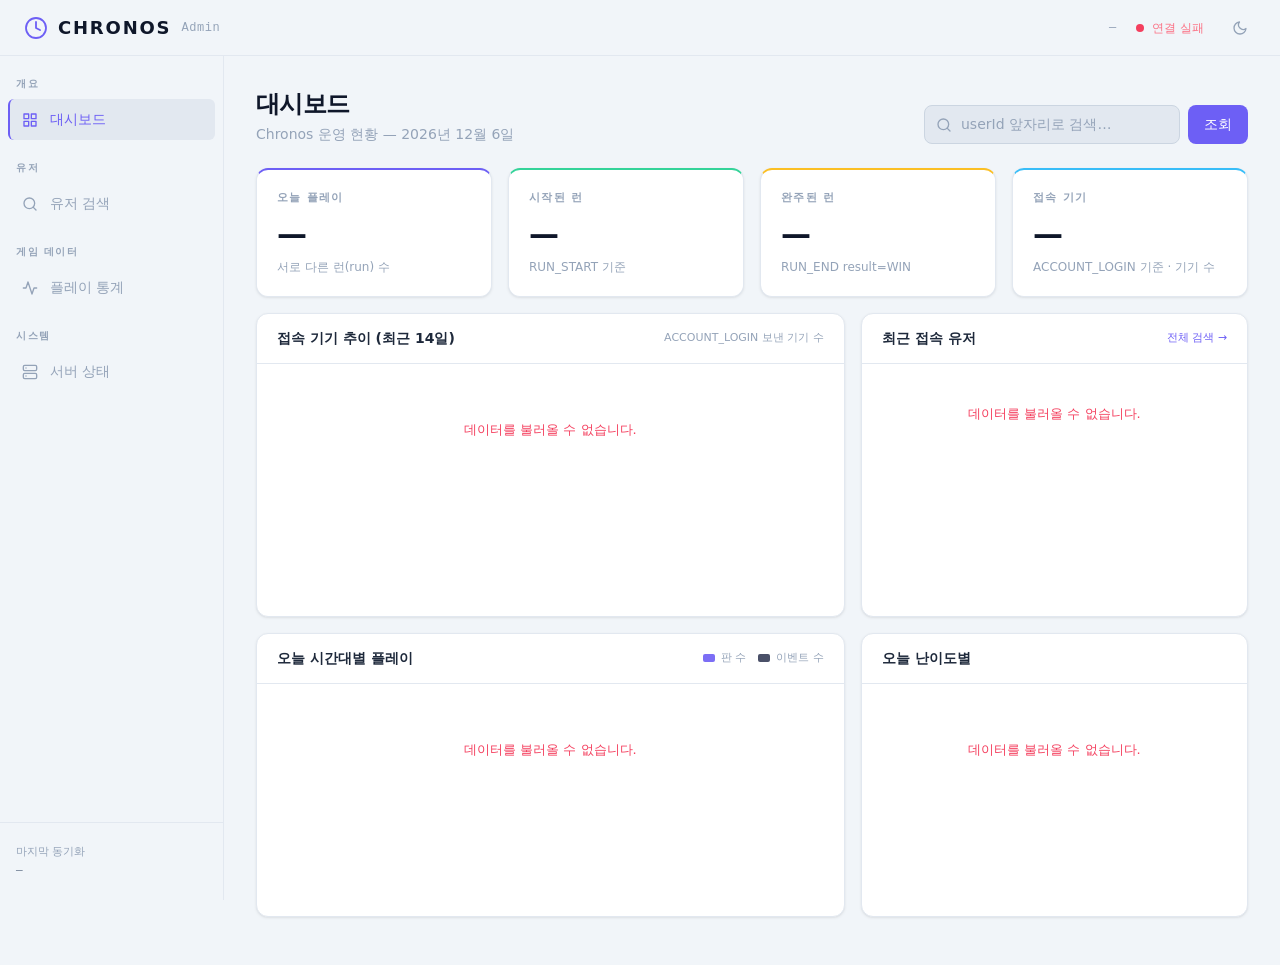
==== commit 1485c337: "docs: 로그 명세 v0.6을 기준으로 두고 지난 문서는 archive로 옮김 - v0.6 명세 추가 (PLAYER_DEATH 고정, 재화 잔량, 2층 구성 정정, 제안 1·2)" ====
--- a/admin-web/index.html
+++ b/admin-web/index.html
@@ -63,7 +63,7 @@
     <div class="card kpi" style="border-top-color: rgb(56 189 248)">
       <p class="kpi-label">접속 기기</p>
       <p id="kpi-dau" class="kpi-value text-white skeleton">000</p>
-      <!-- userId는 사람이 아니라 설치(기기) 식별자다 — client-log-spec 4장 -->
+      <!-- userId는 사람이 아니라 설치(기기) 식별자다 — 로그 명세 v0.6 1.2 -->
       <p class="kpi-sub" title="userId는 사람이 아니라 기기 단위 식별자입니다">ACCOUNT_LOGIN 기준 · 기기 수</p>
     </div>
   </div>
